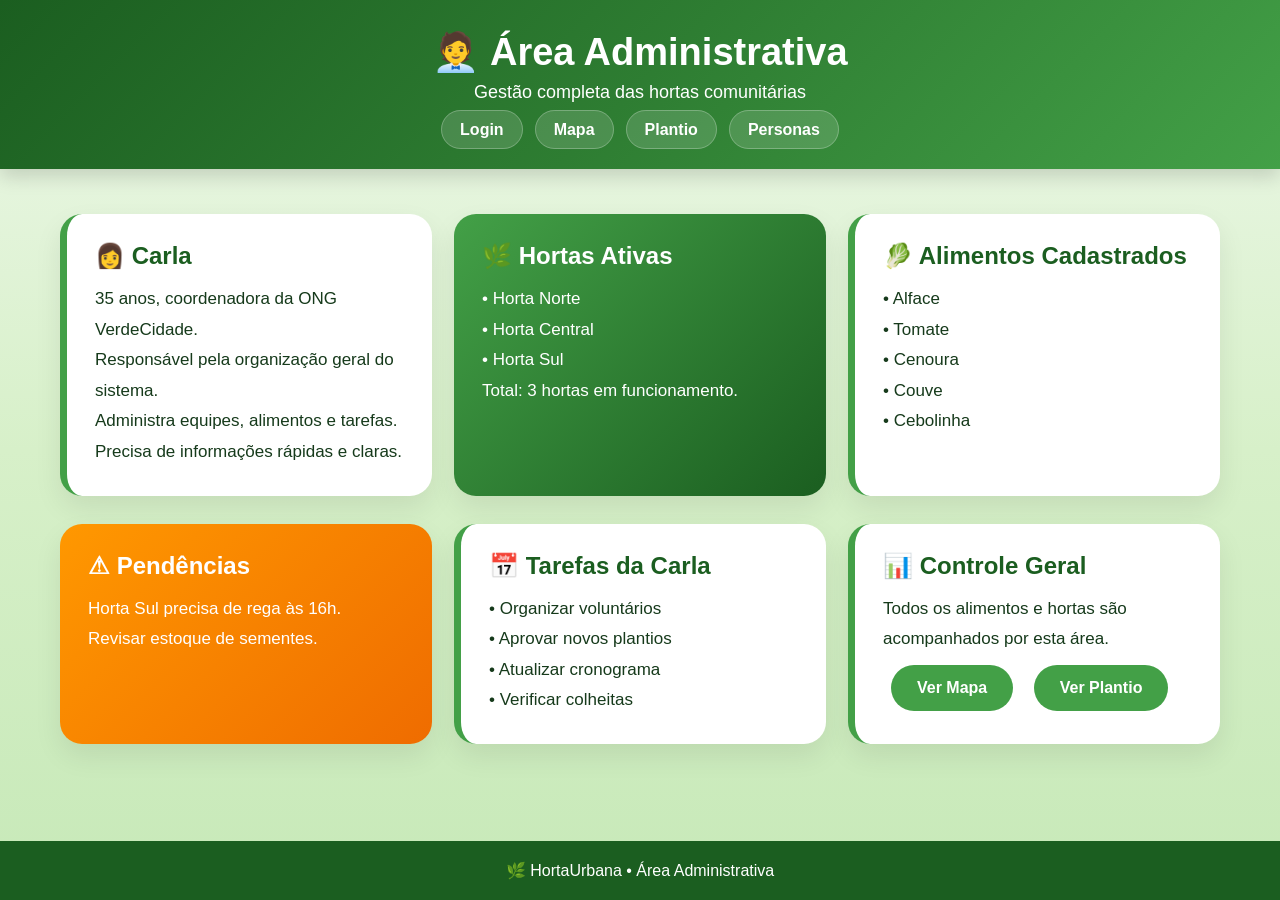
==== administracao.html @ b4960d36 "first commit" ====
<!-- administracao.html -->
<!DOCTYPE html>
<html lang="pt-BR">
<head>
<meta charset="UTF-8">
<meta name="viewport" content="width=device-width, initial-scale=1.0">
<title>Administração | HortaUrbana</title>
<link rel="stylesheet" href="style.css">
</head>
<body>

<header>
<h1>🧑‍💼 Área Administrativa</h1>
<p>Gestão completa das hortas comunitárias</p>

<nav>
<ul>
<li><a href="index.html">Login</a></li>
<li><a href="mapa.html">Mapa</a></li>
<li><a href="plantio.html">Plantio</a></li>
<li><a href="personas.html">Personas</a></li>
</ul>
</nav>
</header>

<main>

<section>

<div class="grid">

<div class="card">
<h3>👩 Carla</h3>
<p>35 anos, coordenadora da ONG VerdeCidade.</p>
<p>Responsável pela organização geral do sistema.</p>
<p>Administra equipes, alimentos e tarefas.</p>
<p>Precisa de informações rápidas e claras.</p>
</div>

<div class="card pronto">
<h3>🌿 Hortas Ativas</h3>
<p>• Horta Norte</p>
<p>• Horta Central</p>
<p>• Horta Sul</p>
<p>Total: 3 hortas em funcionamento.</p>
</div>

<div class="card">
<h3>🥬 Alimentos Cadastrados</h3>
<p>• Alface</p>
<p>• Tomate</p>
<p>• Cenoura</p>
<p>• Couve</p>
<p>• Cebolinha</p>
</div>

</div>

</section>

<section>

<div class="grid">

<div class="card urgente">
<h3>⚠ Pendências</h3>
<p>Horta Sul precisa de rega às 16h.</p>
<p>Revisar estoque de sementes.</p>
</div>

<div class="card">
<h3>📅 Tarefas da Carla</h3>
<p>• Organizar voluntários</p>
<p>• Aprovar novos plantios</p>
<p>• Atualizar cronograma</p>
<p>• Verificar colheitas</p>
</div>

<div class="card">
<h3>📊 Controle Geral</h3>
<p>Todos os alimentos e hortas são acompanhados por esta área.</p>
<a href="mapa.html" class="proximo">Ver Mapa</a>
<a href="plantio.html" class="proximo">Ver Plantio</a>
</div>

</div>

</section>

</main>

<footer>
<p>🌿 HortaUrbana • Área Administrativa</p>
</footer>

</body>
</html>
---- style.css ----
*{
    margin:0;
    padding:0;
    box-sizing:border-box;
    font-family:'Segoe UI', Arial, sans-serif;
}

html{
    scroll-behavior:smooth;
}

body{
    background:linear-gradient(180deg,#eef8ea,#d7f0c9,#c7e9b8);
    color:#163a1b;
    min-height:100vh;
    position:relative;
    padding-bottom:80px;
}


/* LINKS */

a{
    transition:0.3s;
}

/* LOGIN */

.login-page{
    min-height:100vh;
    display:flex;
    justify-content:center;
    align-items:center;
    padding:20px;
}

.login-box{
    width:100%;
    max-width:520px;
    background:white;
    padding:45px;
    border-radius:28px;
    box-shadow:0 20px 40px rgba(0,0,0,0.12);
    text-align:center;
}

.login-box h1{
    font-size:42px;
    color:#1b5e20;
    margin-bottom:12px;
}

.login-box p{
    color:#55715b;
    margin-bottom:28px;
    font-size:17px;
}

form{
    display:flex;
    flex-direction:column;
    gap:14px;
    text-align:left;
}

label{
    font-weight:700;
    color:#1b5e20;
}

input,
select{
    width:100%;
    padding:14px;
    border:2px solid #cfe8c5;
    border-radius:14px;
    font-size:16px;
    outline:none;
}

input:focus,
select:focus{
    border-color:#43a047;
}

.btn-login{
    display:block;
    text-align:center;
    margin-top:12px;
    text-decoration:none;
    background:linear-gradient(135deg,#2e7d32,#43a047);
    color:white;
    padding:16px;
    border-radius:16px;
    font-weight:bold;
}

.btn-login:hover{
    transform:translateY(-3px);
    box-shadow:0 10px 20px rgba(46,125,50,0.25);
}

/* HEADER */

header{
    background:linear-gradient(135deg,#1b5e20,#2e7d32,#43a047);
    color:white;
    text-align:center;
    padding:30px 20px;
    box-shadow:0 8px 18px rgba(0,0,0,0.15);
}

header h1{
    font-size:38px;
    margin-bottom:8px;
}

header p{
    font-size:18px;
}

/* MENU GUIA ENTRE PÁGINAS */

nav{
    margin-top:18px;
}

nav ul{
    list-style:none;
    display:flex;
    justify-content:center;
    gap:12px;
    flex-wrap:wrap;
}

nav a{
    text-decoration:none;
    color:white;
    padding:10px 18px;
    border-radius:30px;
    background:rgba(255,255,255,0.14);
    border:1px solid rgba(255,255,255,0.25);
    font-weight:600;
}

nav a:hover{
    background:white;
    color:#1b5e20;
}

/* MAIN */

main{
    max-width:1200px;
    margin:auto;
    padding:45px 20px;
}

/* GRID */

.grid{
    display:grid;
    grid-template-columns:repeat(auto-fit,minmax(260px,1fr));
    gap:22px;
}

/* CARD */

.card{
    background:white;
    padding:28px;
    border-radius:22px;
    box-shadow:0 12px 28px rgba(0,0,0,0.08);
    border-left:7px solid #43a047;
}

.card:hover{
    transform:translateY(-6px);
}

.card h3{
    color:#1b5e20;
    font-size:24px;
    margin-bottom:12px;
}

.card p{
    font-size:17px;
    line-height:1.7;
}

.center{
    text-align:center;
    font-size:24px;
    max-width:520px;
    margin:auto;
}

/* ALERTAS */

.urgente{
    background:linear-gradient(135deg,#ff9800,#ef6c00);
    color:white;
    border:none;
}

.pronto{
    background:linear-gradient(135deg,#43a047,#1b5e20);
    color:white;
    border:none;
}

.urgente h3,
.pronto h3{
    color:white;
}

/* MAPA */

.mapa-real{
    position:relative;
    width:100%;
    min-height:600px;
    background:url('https://images.unsplash.com/photo-1466692476868-aef1dfb1e735?auto=format&fit=crop&w=1400&q=80') center/cover;
    border-radius:28px;
    overflow:hidden;
    box-shadow:0 15px 30px rgba(0,0,0,0.15);
}

.mapa-real::after{
    content:"";
    position:absolute;
    inset:0;
    background:rgba(0,0,0,0.15);
}

.pino{
    position:absolute;
    z-index:2;
}

.pino a{
    text-decoration:none;
    background:#1b5e20;
    color:white;
    padding:12px 18px;
    border-radius:30px;
    font-weight:bold;
    display:block;
}

.pino a:hover{
    background:#43a047;
    transform:scale(1.05);
}

.p1{ top:15%; left:8%; }
.p2{ top:42%; right:8%; }
.p3{ bottom:12%; left:25%; }

/* BOTÕES */

.voltar,
.proximo{
    display:inline-block;
    text-decoration:none;
    color:white;
    background:#1b5e20;
    padding:14px 26px;
    border-radius:35px;
    font-weight:bold;
    margin:30px 8px 0;
}

.proximo{
    background:#43a047;
}

.voltar:hover,
.proximo:hover{
    transform:translateY(-3px);
}

/* RODAPÉ */

footer{
    background:#1b5e20;
    color:white;
    text-align:center;
    padding:20px;
    margin-top:40px;
}

/* RESPONSIVO TABLET */

@media(max-width:900px){

header h1{
    font-size:32px;
}

.mapa-real{
    min-height:500px;
}

.grid{
    grid-template-columns:1fr 1fr;
}

}

/* RESPONSIVO CELULAR */

@media(max-width:700px){

main{
    padding:30px 15px;
}

.login-box{
    padding:28px;
}

.login-box h1{
    font-size:32px;
}

header h1{
    font-size:28px;
}

header p{
    font-size:16px;
}

nav ul{
    flex-direction:column;
    align-items:center;
}

nav a{
    width:220px;
    text-align:center;
}

.grid{
    grid-template-columns:1fr;
}

.card{
    padding:22px;
}

.card h3{
    font-size:21px;
}

.card p{
    font-size:16px;
}

.center{
    font-size:20px;
}

.mapa-real{
    min-height:380px;
}

.pino a{
    padding:10px 14px;
    font-size:14px;
}

.p1{ top:18%; left:5%; }
.p2{ top:45%; right:5%; }
.p3{ bottom:14%; left:18%; }

.voltar,
.proximo{
    display:block;
    width:100%;
    text-align:center;
    margin:14px 0 0;
}

}

/* TELAS MUITO PEQUENAS */

@media(max-width:400px){

.login-box h1{
    font-size:28px;
}

header h1{
    font-size:24px;
}

input,
select{
    font-size:15px;
}

}
*{
    margin:0;
    padding:0;
    box-sizing:border-box;
    font-family:'Segoe UI', Arial, sans-serif;
}

html{
    scroll-behavior:smooth;
}

body{
    background:linear-gradient(180deg,#eef8ea,#d7f0c9,#c7e9b8);
    color:#163a1b;
    min-height:100vh;
}

/* LINKS */

a{
    transition:0.3s;
}

/* HEADER */

header{
    background:linear-gradient(135deg,#1b5e20,#2e7d32,#43a047);
    color:white;
    text-align:center;
    padding:30px 20px;
    box-shadow:0 8px 18px rgba(0,0,0,0.15);
}

header h1{
    font-size:38px;
    margin-bottom:8px;
}

header p{
    font-size:18px;
}

/* MENU */

nav{
    margin-top:18px;
}

nav ul{
    list-style:none;
    display:flex;
    justify-content:center;
    gap:12px;
    flex-wrap:wrap;
}

nav a{
    text-decoration:none;
    color:white;
    padding:10px 18px;
    border-radius:30px;
    background:rgba(255,255,255,0.14);
    border:1px solid rgba(255,255,255,0.25);
    font-weight:600;
}

nav a:hover{
    background:white;
    color:#1b5e20;
}

/* MAIN */

main{
    max-width:1200px;
    margin:auto;
    padding:45px 20px;
}

/* GRID */

.grid{
    display:grid;
    grid-template-columns:repeat(auto-fit,minmax(260px,1fr));
    gap:22px;
    margin-bottom:28px;
}

/* CARD */

.card{
    background:white;
    padding:28px;
    border-radius:22px;
    box-shadow:0 12px 28px rgba(0,0,0,0.08);
    border-left:7px solid #43a047;
    transition:0.3s;
}

.card:hover{
    transform:translateY(-6px);
    box-shadow:0 18px 35px rgba(0,0,0,0.12);
}

.card h3{
    color:#1b5e20;
    font-size:24px;
    margin-bottom:14px;
}

.card p{
    font-size:17px;
    line-height:1.8;
}

/* ALERTAS */

.urgente{
    background:linear-gradient(135deg,#ff9800,#ef6c00);
    color:white;
    border:none;
}

.pronto{
    background:linear-gradient(135deg,#43a047,#1b5e20);
    color:white;
    border:none;
}

.urgente h3,
.pronto h3{
    color:white;
}

/* LOGIN */

.login-page{
    min-height:100vh;
    display:flex;
    justify-content:center;
    align-items:center;
    padding:20px;
}

.login-box{
    width:100%;
    max-width:520px;
    background:white;
    padding:45px;
    border-radius:28px;
    box-shadow:0 20px 40px rgba(0,0,0,0.12);
    text-align:center;
}

.login-box h1{
    font-size:42px;
    color:#1b5e20;
    margin-bottom:12px;
}

.login-box p{
    color:#55715b;
    margin-bottom:28px;
    font-size:17px;
}

form{
    display:flex;
    flex-direction:column;
    gap:14px;
    text-align:left;
}

label{
    font-weight:700;
    color:#1b5e20;
}

input,
select{
    width:100%;
    padding:14px;
    border:2px solid #cfe8c5;
    border-radius:14px;
    font-size:16px;
    outline:none;
}

input:focus,
select:focus{
    border-color:#43a047;
}

.btn-login{
    display:block;
    text-align:center;
    margin-top:12px;
    text-decoration:none;
    background:linear-gradient(135deg,#2e7d32,#43a047);
    color:white;
    padding:16px;
    border-radius:16px;
    font-weight:bold;
}

.btn-login:hover{
    transform:translateY(-3px);
    box-shadow:0 10px 20px rgba(46,125,50,0.25);
}

/* MAPA */

.mapa-real{
    position:relative;
    width:100%;
    min-height:600px;
    background:url('https://images.unsplash.com/photo-1466692476868-aef1dfb1e735?auto=format&fit=crop&w=1400&q=80') center/cover;
    border-radius:28px;
    overflow:hidden;
    box-shadow:0 15px 30px rgba(0,0,0,0.15);
}

.mapa-real::after{
    content:"";
    position:absolute;
    inset:0;
    background:rgba(0,0,0,0.15);
}

.pino{
    position:absolute;
    z-index:2;
}

.pino a{
    text-decoration:none;
    background:#1b5e20;
    color:white;
    padding:12px 18px;
    border-radius:30px;
    font-weight:bold;
    display:block;
}

.pino a:hover{
    background:#43a047;
    transform:scale(1.05);
}

.p1{ top:15%; left:8%; }
.p2{ top:42%; right:8%; }
.p3{ bottom:12%; left:25%; }

/* BOTÕES */

.voltar,
.proximo{
    display:inline-block;
    text-decoration:none;
    color:white;
    background:#1b5e20;
    padding:14px 26px;
    border-radius:35px;
    font-weight:bold;
    margin:10px 8px 0;
}

.proximo{
    background:#43a047;
}

.voltar:hover,
.proximo:hover{
    transform:translateY(-3px);
}

/* FOOTER */

footer{
    background:#1b5e20;
    color:white;
    text-align:center;
    padding:20px;
    margin-top:40px;
    position:absolute;
    bottom:0;
    left:0;
    width:100%;
}

/* RESPONSIVO */

@media(max-width:900px){

header h1{
    font-size:32px;
}

.mapa-real{
    min-height:500px;
}

}

@media(max-width:700px){

main{
    padding:30px 15px;
}

header h1{
    font-size:28px;
}

header p{
    font-size:16px;
}

nav ul{
    flex-direction:column;
    align-items:center;
}

nav a{
    width:220px;
    text-align:center;
}

.grid{
    grid-template-columns:1fr;
}

.card{
    padding:22px;
}

.card h3{
    font-size:21px;
}

.card p{
    font-size:16px;
}

.login-box{
    padding:28px;
}

.login-box h1{
    font-size:32px;
}

.mapa-real{
    min-height:380px;
}

.pino a{
    padding:10px 14px;
    font-size:14px;
}

.p1{ top:18%; left:5%; }
.p2{ top:45%; right:5%; }
.p3{ bottom:14%; left:18%; }

.voltar,
.proximo{
    display:block;
    width:100%;
    text-align:center;
    margin:12px 0 0;
}

}

@media(max-width:400px){

header h1{
    font-size:24px;
}

.login-box h1{
    font-size:28px;
}

input,
select{
    font-size:15px;
}

}
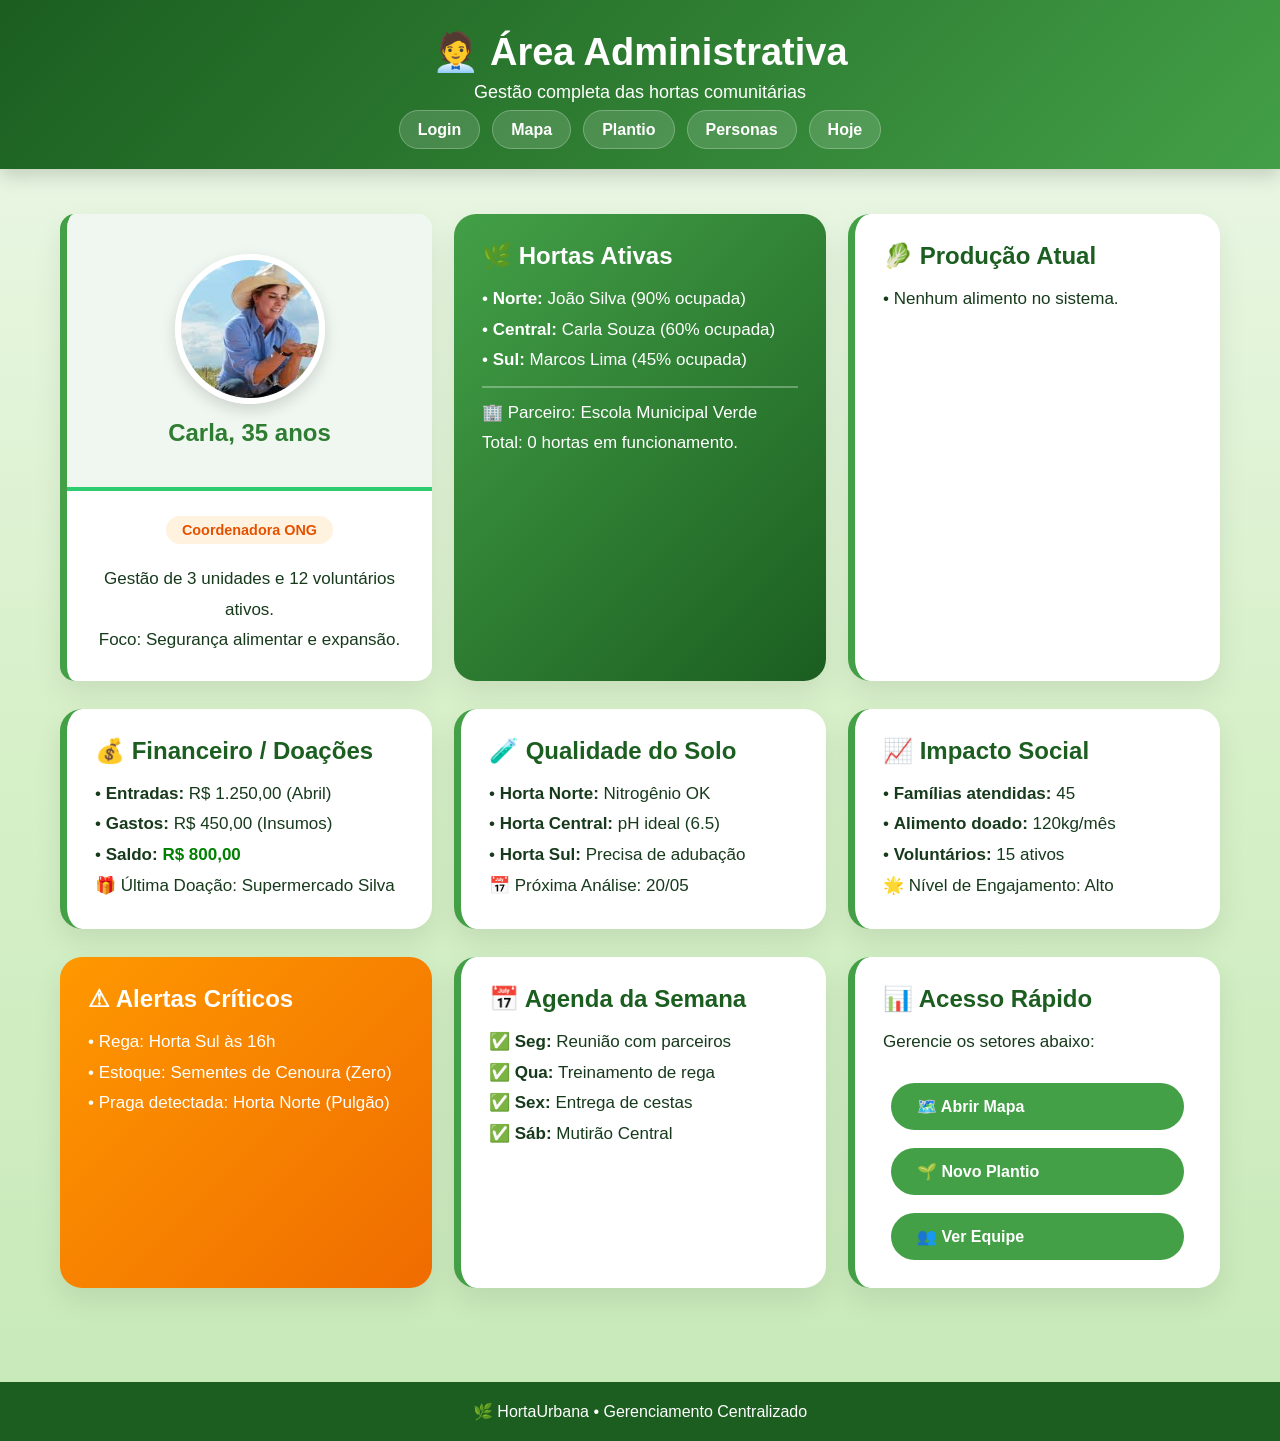
==== commit 693f7972: "atualizado" ====
--- a/administracao.html
+++ b/administracao.html
@@ -1,97 +1,132 @@
-<!-- administracao.html -->
 <!DOCTYPE html>
 <html lang="pt-BR">
 <head>
-<meta charset="UTF-8">
-<meta name="viewport" content="width=device-width, initial-scale=1.0">
-<title>Administração | HortaUrbana</title>
-<link rel="stylesheet" href="style.css">
+    <meta charset="UTF-8">
+    <meta name="viewport" content="width=device-width, initial-scale=1.0">
+    <title>Administração | HortaUrbana</title>
+    <link rel="stylesheet" href="style.css">
 </head>
 <body>
 
 <header>
-<h1>🧑‍💼 Área Administrativa</h1>
-<p>Gestão completa das hortas comunitárias</p>
-
-<nav>
-<ul>
-<li><a href="index.html">Login</a></li>
-<li><a href="mapa.html">Mapa</a></li>
-<li><a href="plantio.html">Plantio</a></li>
-<li><a href="personas.html">Personas</a></li>
-</ul>
-</nav>
+    <h1>🧑‍💼 Área Administrativa</h1>
+    <p>Gestão completa das hortas comunitárias</p>
+    <nav>
+        <ul>
+            <li><a href="index.html">Login</a></li>
+            <li><a href="mapa.html">Mapa</a></li>
+            <li><a href="plantio.html">Plantio</a></li>
+            <li><a href="personas.html">Personas</a></li>
+            <li><a href="hoje.html">Hoje</a></li>
+        </ul>
+    </nav>
 </header>
 
-<main>
+<main class="tela-adm">
+    <!-- PRIMEIRA LINHA: PERFIL E PRODUÇÃO -->
+    <section class="grid">
+        <div class="card persona-card">
+            <div class="perfil-topo">
+                <img src="img/carla.jpg" alt="Carla Souza" class="foto-persona">
+                <h3>Carla, 35 anos</h3>
+            </div>
+            <div class="perfil-info">
+                <span class="tag-perfil admin">Coordenadora ONG</span>
+                <p>Gestão de 3 unidades e 12 voluntários ativos.</p>
+                <p>Foco: Segurança alimentar e expansão.</p>
+            </div>
+        </div>
 
-<section>
+        <div class="card pronto">
+            <h3>🌿 Hortas Ativas</h3>
+            <div class="conteudo-central">
+                <p>• <b>Norte:</b> João Silva (90% ocupada)</p>
+                <p>• <b>Central:</b> Carla Souza (60% ocupada)</p>
+                <p>• <b>Sul:</b> Marcos Lima (45% ocupada)</p>
+                <hr style="border: 0.5px solid rgba(255,255,255,0.3); margin: 10px 0;">
+                <p>🏢 Parceiro: Escola Municipal Verde</p>
+                <p id="contador-hortas">Total: 3 unidades ativas</p>
+            </div>
+        </div>
 
-<div class="grid">
+        <div class="card">
+            <h3>🥬 Produção Atual</h3>
+            <div id="lista-admin-alimentos">
+                <p>• <b>Beterraba:</b> 20m² (Colheita em 12 dias)</p>
+                <p>• <b>Alface:</b> 15m² (Colheita em 5 dias)</p>
+                <p>• <b>Tomate:</b> 30m² (Colheita em 40 dias)</p>
+                <hr style="border: 0.5px solid #eee; margin: 10px 0;">
+                <p style="color: #2e7d32;">✅ Meta Mensal: 85% atingida</p>
+            </div>
+        </div>
+    </section>
 
-<div class="card">
-<h3>👩 Carla</h3>
-<p>35 anos, coordenadora da ONG VerdeCidade.</p>
-<p>Responsável pela organização geral do sistema.</p>
-<p>Administra equipes, alimentos e tarefas.</p>
-<p>Precisa de informações rápidas e claras.</p>
-</div>
+    <!-- SEGUNDA LINHA: FINANÇAS E IMPACTO (NOVO) -->
+    <section class="grid" style="margin-top: 20px;">
+        <div class="card">
+            <h3>💰 Financeiro / Doações</h3>
+            <div class="conteudo-central">
+                <p>• <b>Entradas:</b> R$ 1.250,00 (Abril)</p>
+                <p>• <b>Gastos:</b> R$ 450,00 (Insumos)</p>
+                <p>• <b>Saldo:</b> <span style="color: green; font-weight: bold;">R$ 800,00</span></p>
+                <p>🎁 Última Doação: Supermercado Silva</p>
+            </div>
+        </div>
 
-<div class="card pronto">
-<h3>🌿 Hortas Ativas</h3>
-<p>• Horta Norte</p>
-<p>• Horta Central</p>
-<p>• Horta Sul</p>
-<p>Total: 3 hortas em funcionamento.</p>
-</div>
+        <div class="card">
+            <h3>🧪 Qualidade do Solo</h3>
+            <div class="conteudo-central">
+                <p>• <b>Horta Norte:</b> Nitrogênio OK</p>
+                <p>• <b>Horta Central:</b> pH ideal (6.5)</p>
+                <p>• <b>Horta Sul:</b> Precisa de adubação</p>
+                <p>📅 Próxima Análise: 20/05</p>
+            </div>
+        </div>
 
-<div class="card">
-<h3>🥬 Alimentos Cadastrados</h3>
-<p>• Alface</p>
-<p>• Tomate</p>
-<p>• Cenoura</p>
-<p>• Couve</p>
-<p>• Cebolinha</p>
-</div>
+        <div class="card">
+            <h3>📈 Impacto Social</h3>
+            <div class="conteudo-central">
+                <p>• <b>Famílias atendidas:</b> 45</p>
+                <p>• <b>Alimento doado:</b> 120kg/mês</p>
+                <p>• <b>Voluntários:</b> 15 ativos</p>
+                <p>🌟 Nível de Engajamento: Alto</p>
+            </div>
+        </div>
+    </section>
 
-</div>
+    <!-- TERCEIRA LINHA: PENDÊNCIAS E CONTROLE -->
+    <section class="grid" style="margin-top: 20px;">
+        <div class="card urgente">
+            <h3>⚠ Alertas Críticos</h3>
+            <p>• Rega: Horta Sul às 16h</p>
+            <p>• Estoque: Sementes de Cenoura (Zero)</p>
+            <p>• Praga detectada: Horta Norte (Pulgão)</p>
+        </div>
 
-</section>
+        <div class="card">
+            <h3>📅 Agenda da Semana</h3>
+            <p>✅ <b>Seg:</b> Reunião com parceiros</p>
+            <p>✅ <b>Qua:</b> Treinamento de rega</p>
+            <p>✅ <b>Sex:</b> Entrega de cestas</p>
+            <p>✅ <b>Sáb:</b> Mutirão Central</p>
+        </div>
 
-<section>
-
-<div class="grid">
-
-<div class="card urgente">
-<h3>⚠ Pendências</h3>
-<p>Horta Sul precisa de rega às 16h.</p>
-<p>Revisar estoque de sementes.</p>
-</div>
-
-<div class="card">
-<h3>📅 Tarefas da Carla</h3>
-<p>• Organizar voluntários</p>
-<p>• Aprovar novos plantios</p>
-<p>• Atualizar cronograma</p>
-<p>• Verificar colheitas</p>
-</div>
-
-<div class="card">
-<h3>📊 Controle Geral</h3>
-<p>Todos os alimentos e hortas são acompanhados por esta área.</p>
-<a href="mapa.html" class="proximo">Ver Mapa</a>
-<a href="plantio.html" class="proximo">Ver Plantio</a>
-</div>
-
-</div>
-
-</section>
-
+        <div class="card">
+            <h3>📊 Acesso Rápido</h3>
+            <p>Gerencie os setores abaixo:</p>
+            <div class="botoes-coluna" style="display: flex; gap: 8px; flex-direction: column; margin-top: 15px;">
+                <a href="mapa.html" class="proximo">🗺️ Abrir Mapa</a>
+                <a href="plantio.html" class="proximo">🌱 Novo Plantio</a>
+                <a href="personas.html" class="proximo">👥 Ver Equipe</a>
+            </div>
+        </div>
+    </section>
 </main>
 
 <footer>
-<p>🌿 HortaUrbana • Área Administrativa</p>
+    <p>🌿 HortaUrbana • Gerenciamento Centralizado</p>
 </footer>
 
+<script src="script.js"></script>
 </body>
-</html>+</html>
--- a/style.css
+++ b/style.css
@@ -796,3 +796,290 @@
 
 }
 
+.item-lista strong { display: block; font-size: 1.1em; }
+.vazio { color: #888; font-style: italic; }
+
+/* Estilo específico para os cards de Personas */
+.persona-card {
+    text-align: center;
+    padding: 0 !important; /* Remove padding padrão para alinhar o topo */
+    overflow: hidden;
+    transition: transform 0.3s;
+}
+
+.persona-card:hover {
+    transform: translateY(-5px);
+}
+
+.perfil-topo {
+    background: #f0f7f0;
+    padding: 20px;
+    border-bottom: 2px solid #2ecc71;
+}
+
+.foto-persona {
+    width: 100px;
+    height: 100px;
+    border-radius: 50%; /* Faz a foto ficar circular */
+    border: 4px solid #fff;
+    box-shadow: 0 4px 8px rgba(0,0,0,0.1);
+    margin-bottom: 10px;
+}
+
+.perfil-info {
+    padding: 20px;
+}
+
+.tag-perfil {
+    background: #e8f5e9;
+    color: #2e7d32;
+    padding: 4px 12px;
+    border-radius: 20px;
+    font-size: 0.85em;
+    font-weight: bold;
+    display: inline-block;
+    margin-bottom: 15px;
+}
+
+.tag-perfil.admin {
+    background: #fff3e0;
+    color: #e65100;
+}
+
+.necessidade {
+    margin-top: 15px;
+    background: #f9f9f9;
+    padding: 10px;
+    border-radius: 8px;
+    font-size: 0.9em;
+    color: #555;
+    border: 1px dashed #ccc;
+}
+
+.center {
+    display: flex;
+    justify-content: center;
+    margin-top: 30px;
+}
+
+/* Estilo específico para os cards de Personas */
+.persona-card {
+    text-align: center;
+    padding: 0 !important;
+    overflow: hidden;
+    transition: transform 0.3s, box-shadow 0.3s;
+    background: #fff;
+    border-radius: 15px; /* Bordas mais arredondadas para um visual moderno */
+}
+
+.persona-card:hover {
+    transform: translateY(-8px);
+    box-shadow: 0 10px 20px rgba(0,0,0,0.15);
+}
+
+.perfil-topo {
+    background: #f0f7f0;
+    padding: 40px 20px; /* Aumentado para acomodar a foto maior */
+    border-bottom: 4px solid #2ecc71;
+    display: flex;
+    flex-direction: column;
+    align-items: center;
+}
+
+.foto-persona {
+    width: 150px;  /* Foto bem maior agora */
+    height: 150px; /* Foto bem maior agora */
+    border-radius: 50%;
+    border: 6px solid #fff; /* Borda mais grossa para destacar */
+    box-shadow: 0 6px 15px rgba(0,0,0,0.15);
+    margin-bottom: 15px;
+    object-fit: cover; /* Garante que a imagem não distorça */
+}
+
+.perfil-topo h3 {
+    font-size: 1.5em;
+    color: #2e7d32;
+    margin: 0;
+}
+
+.perfil-info {
+    padding: 25px;
+}
+
+.tag-perfil {
+    background: #e8f5e9;
+    color: #2e7d32;
+    padding: 6px 16px;
+    border-radius: 20px;
+    font-size: 0.9em;
+    font-weight: bold;
+    display: inline-block;
+    margin-bottom: 20px;
+}
+
+.tag-perfil.admin {
+    background: #fff3e0;
+    color: #e65100;
+}
+
+.necessidade {
+    margin-top: 20px;
+    background: #fdfdfd;
+    padding: 12px;
+    border-radius: 10px;
+    font-size: 0.95em;
+    color: #444;
+    border: 1px dashed #2ecc71; /* Tracejado verde para combinar */
+}
+
+.center {
+    display: flex;
+    justify-content: center;
+    margin-top: 40px;
+}
+
+
+/* Layout dos Cards da Horta */
+.horta-card {
+    display: flex;
+    align-items: center;
+    gap: 15px;
+    padding: 20px !important;
+    text-align: left !important;
+}
+
+.icone-tarefa {
+    font-size: 2.5em;
+}
+
+.info-tarefa h3 {
+    margin: 0;
+    font-size: 1.2em;
+}
+
+.info-tarefa p {
+    margin: 5px 0 0 0;
+    font-size: 0.9em;
+}
+
+/* Estilo do Responsável (Mini Persona) */
+.foto-mini-responsavel {
+    width: 60px;
+    height: 60px;
+    border-radius: 50%;
+    border: 2px solid #2ecc71;
+    object-fit: cover;
+}
+
+/* Botões de Navegação */
+.botoes-navegacao {
+    display: flex;
+    justify-content: center;
+    gap: 20px;
+    margin-top: 30px;
+}
+
+.btn-voltar, .btn-proximo {
+    padding: 12px 25px;
+    border-radius: 30px;
+    text-decoration: none;
+    font-weight: bold;
+    color: white;
+    transition: 0.3s;
+}
+
+.btn-voltar { background-color: #34495e; }
+.btn-proximo { background-color: #27ae60; }
+
+.btn-voltar:hover, .btn-proximo:hover {
+    opacity: 0.8;
+    transform: scale(1.05);
+}
+
+.status-manutencao { border-left: 5px solid #f1c40f; } /* Amarelo para atenção leve */
+
+/* ==========================================
+   ESTILO DASHBOARD HOJE (VERSÃO FINAL)
+   ========================================== */
+
+/* 1. Container Principal: Controla as linhas e o comportamento de "pulo" */
+.dashboard-container {
+    display: flex !important;
+    flex-direction: row !important; /* Começa como linha */
+    flex-wrap: wrap !important;     /* Faz os cards pularem para baixo se não houver espaço */
+    justify-content: center !important; /* Centraliza o grupo de cards na tela */
+    align-items: stretch !important;    /* Deixa os cards da mesma linha com altura igual */
+    gap: 20px !important;
+    max-width: 1200px !important;
+    margin: 20px auto !important;
+    padding: 10px !important;
+}
+
+/* 2. Estilo Individual dos Cards (Flexível e Responsivo) */
+.tela-hoje .card {
+    /* flex: crescer(1) encolher(1) base(300px) */
+    flex: 1 1 300px !important; 
+    max-width: 350px !important;     /* Impede que fiquem exageradamente largos */
+    min-height: 200px !important;
+    padding: 25px !important;
+    border-radius: 20px !important;
+    display: flex !important;
+    flex-direction: column !important;
+    align-items: flex-start !important; /* Texto alinhado à esquerda como na imagem */
+    text-align: left !important;
+    border: none !important;
+    box-shadow: 0 8px 20px rgba(0,0,0,0.08) !important;
+    transition: 0.3s ease;
+}
+
+/* 3. Cores das Hortas (Fundo Sólido) */
+.norte { background: #ff8a00 !important; color: white !important; }
+.central { background: #1b5e20 !important; color: white !important; }
+.sul { 
+    background: white !important; 
+    color: #333 !important; 
+    border-left: 8px solid #2ecc71 !important; 
+}
+
+/* Garante títulos brancos nos cards coloridos */
+.norte h3, .central h3 { color: white !important; margin-bottom: 15px; }
+
+/* 4. Estilo das Listas de Tarefas (Cards Brancos) */
+.tarefa-hoje {
+    background: white !important;
+    border-bottom: 5px solid #2ecc71 !important;
+}
+
+.check-list-hoje {
+    list-style: none !important;
+    padding: 0 !important;
+    margin-top: 15px !important;
+}
+
+.check-list-hoje li {
+    margin-bottom: 10px !important;
+    font-size: 0.95em !important;
+    color: #444;
+}
+
+/* 5. AJUSTE PARA METADE DA TELA OU CELULAR */
+@media (max-width: 850px) {
+    .dashboard-container {
+        flex-direction: column !important; /* Força um embaixo do outro verticalmente */
+        align-items: center !important;    /* Centraliza a coluna no meio da tela */
+    }
+    
+    .tela-hoje .card {
+        width: 90% !important; /* Ocupa a maior parte da tela disponível */
+        max-width: 400px !important; /* Não deixa ficar absurdamente largo no tablet */
+    }
+}
+
+/* 6. Botões de Navegação */
+.botoes-navegacao {
+    display: flex;
+    justify-content: center;
+    gap: 15px;
+    margin-top: 40px;
+    padding-bottom: 40px;
+}
